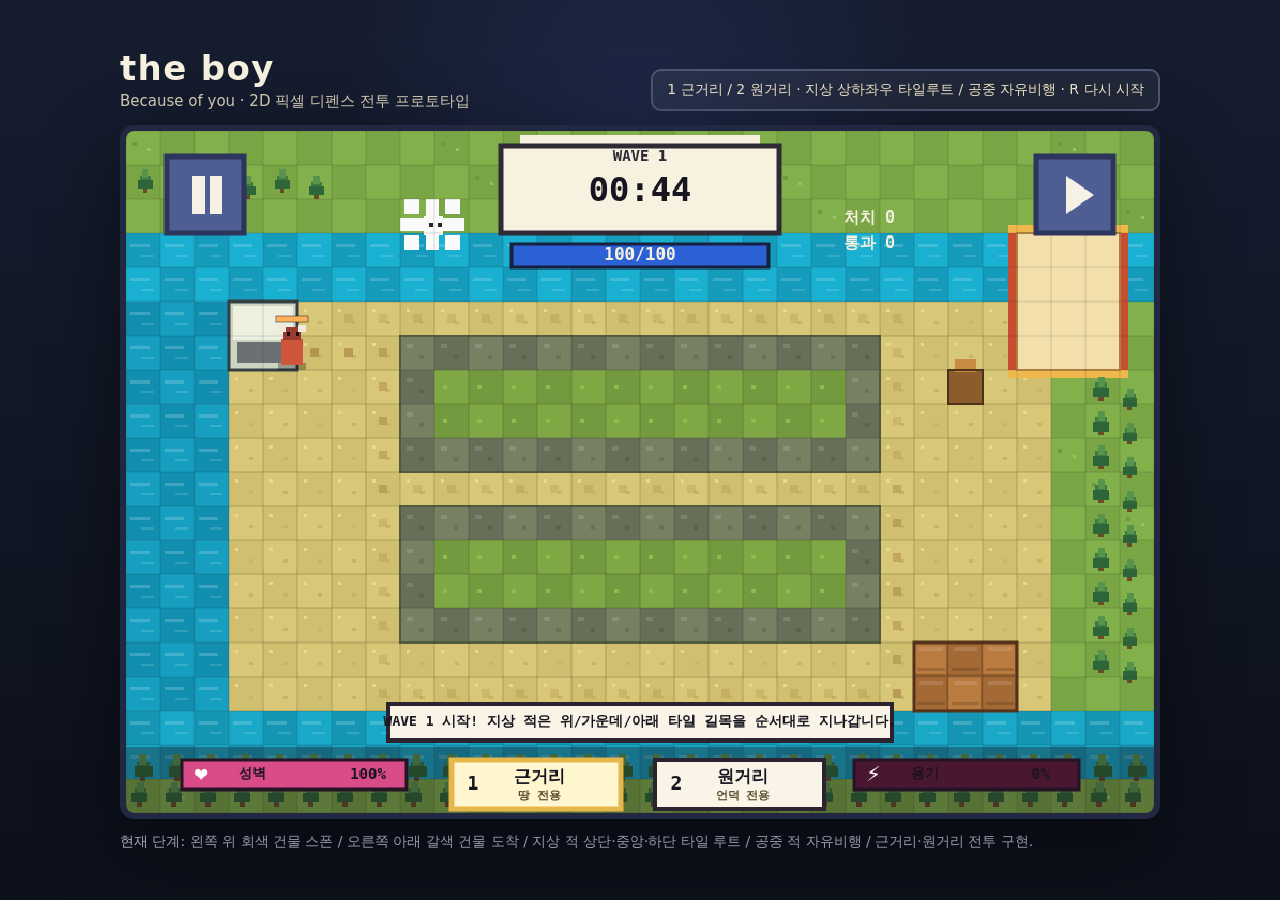
==== index.html @ 967eae26 "적지상유닛경로수정" ====
<!DOCTYPE html>
<html lang="ko">
<head>
  <meta charset="UTF-8" />
  <meta name="viewport" content="width=device-width, initial-scale=1.0" />
  <title>the boy - Defense Battle Prototype</title>
  <link rel="stylesheet" href="style.css" />
</head>
<body>
  <main class="game-page">
    <section class="game-wrap" aria-label="the boy defense game prototype">
      <div class="game-header">
        <div>
          <h1>the boy</h1>
          <p>Because of you · 2D 픽셀 디펜스 전투 프로토타입</p>
        </div>
        <div class="guide">
          1 근거리 / 2 원거리 · 지상 상하좌우 타일루트 / 공중 자유비행 · R 다시 시작
        </div>
      </div>

      <div class="canvas-frame">
        <canvas id="gameCanvas" width="960" height="640"></canvas>
      </div>

      <div class="dev-note">
        현재 단계: 왼쪽 위 회색 건물 스폰 / 오른쪽 아래 갈색 건물 도착 / 지상 적 상단·중앙·하단 타일 루트 / 공중 적 자유비행 / 근거리·원거리 전투 구현.
      </div>
    </section>
  </main>

  <script src="script.js"></script>
</body>
</html>
---- style.css ----
* {
  box-sizing: border-box;
}

html,
body {
  margin: 0;
  min-height: 100%;
  background: #101522;
  color: #f7f1df;
  font-family: system-ui, -apple-system, BlinkMacSystemFont, "Segoe UI", sans-serif;
}

.game-page {
  min-height: 100vh;
  display: flex;
  align-items: center;
  justify-content: center;
  padding: 28px;
  background:
    radial-gradient(circle at 50% 15%, rgba(89, 124, 255, 0.12), transparent 30%),
    linear-gradient(180deg, #161d30 0%, #0c101a 100%);
}

.game-wrap {
  width: min(100%, 1040px);
}

.game-header {
  display: flex;
  justify-content: space-between;
  align-items: flex-end;
  gap: 20px;
  margin-bottom: 14px;
}

.game-header h1 {
  margin: 0;
  font-size: 34px;
  letter-spacing: 0.04em;
  text-transform: lowercase;
}

.game-header p {
  margin: 4px 0 0;
  color: #d8cfb9;
  font-size: 15px;
}

.guide {
  padding: 10px 14px;
  border: 2px solid #4d5672;
  border-radius: 10px;
  background: rgba(255, 255, 255, 0.05);
  color: #efe5c8;
  font-size: 14px;
  white-space: nowrap;
}

.canvas-frame {
  position: relative;
  width: 100%;
  aspect-ratio: 3 / 2;
  border: 6px solid #222842;
  border-radius: 14px;
  overflow: hidden;
  background: #000;
  box-shadow: 0 24px 80px rgba(0, 0, 0, 0.45);
}

#gameCanvas {
  display: block;
  width: 100%;
  height: 100%;
  image-rendering: pixelated;
  image-rendering: crisp-edges;
  cursor: pointer;
}

.dev-note {
  margin-top: 12px;
  color: #bfc6de;
  font-size: 14px;
  line-height: 1.5;
}
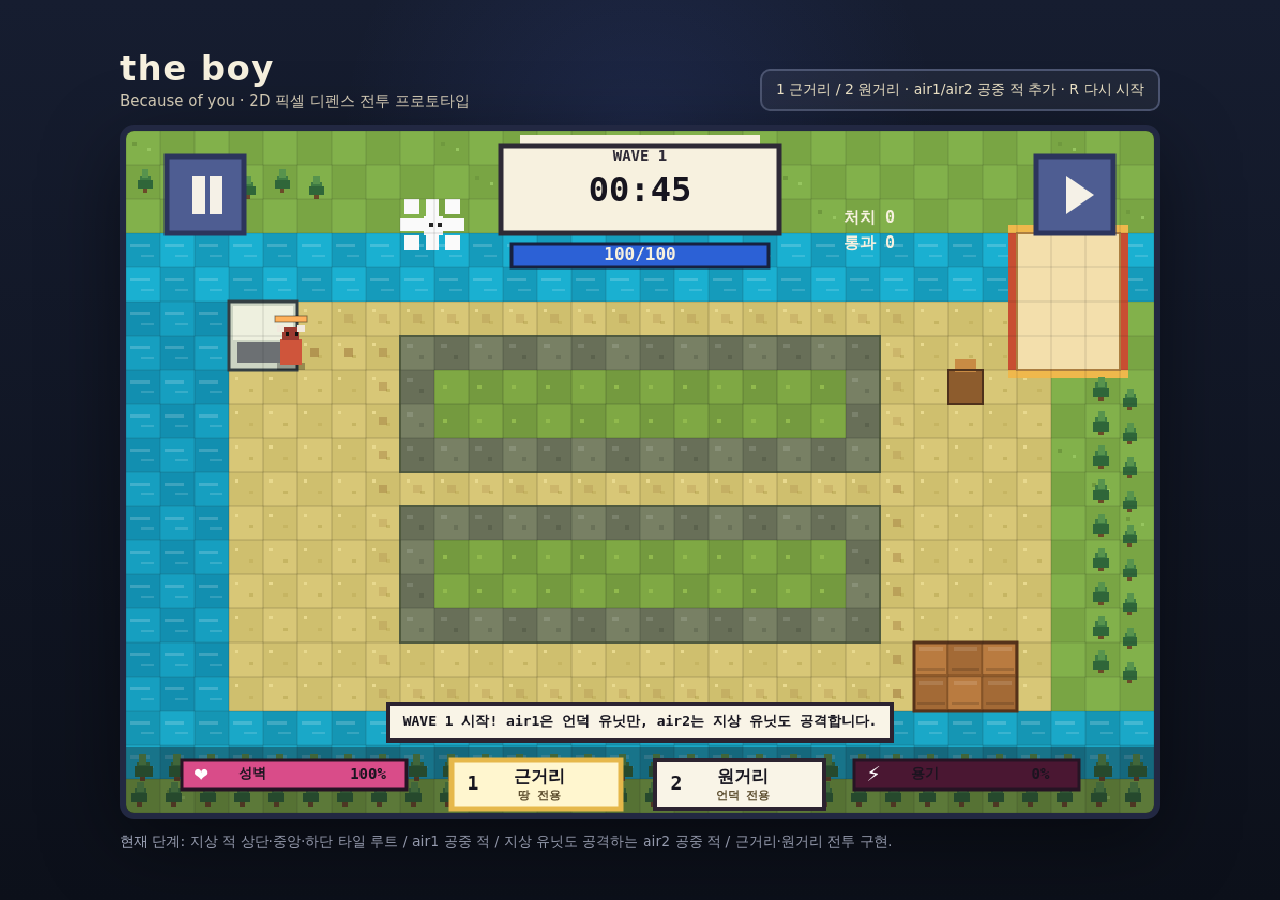
==== commit b9f1ff32: "신규공중유닛추가1종_air2" ====
--- a/index.html
+++ b/index.html
@@ -15,7 +15,7 @@
           <p>Because of you · 2D 픽셀 디펜스 전투 프로토타입</p>
         </div>
         <div class="guide">
-          1 근거리 / 2 원거리 · 지상 상하좌우 타일루트 / 공중 자유비행 · R 다시 시작
+          1 근거리 / 2 원거리 · air1/air2 공중 적 추가 · R 다시 시작
         </div>
       </div>
 
@@ -24,7 +24,7 @@
       </div>
 
       <div class="dev-note">
-        현재 단계: 왼쪽 위 회색 건물 스폰 / 오른쪽 아래 갈색 건물 도착 / 지상 적 상단·중앙·하단 타일 루트 / 공중 적 자유비행 / 근거리·원거리 전투 구현.
+        현재 단계: 지상 적 상단·중앙·하단 타일 루트 / air1 공중 적 / 지상 유닛도 공격하는 air2 공중 적 / 근거리·원거리 전투 구현.
       </div>
     </section>
   </main>
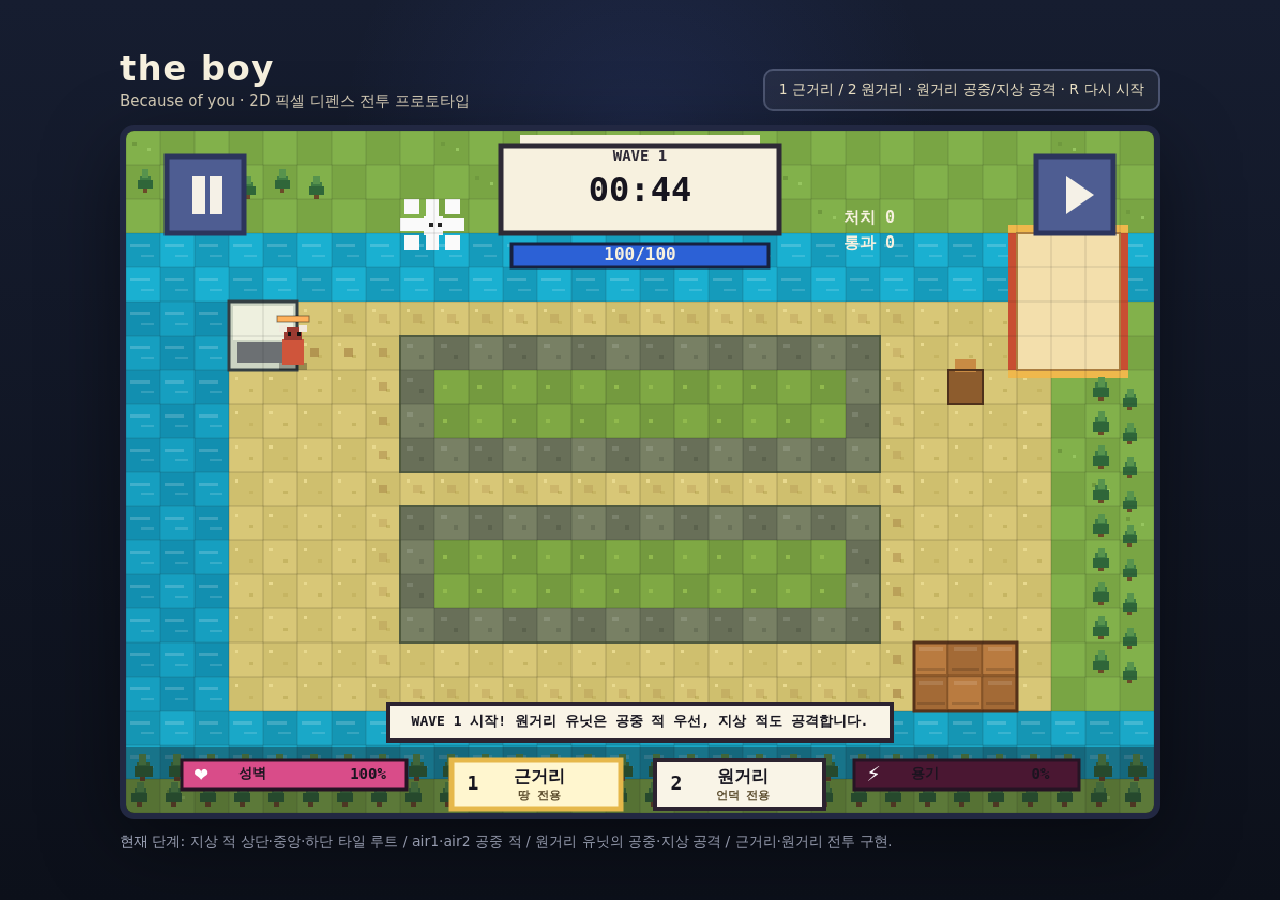
==== commit a7222668: "원거리캐릭터공격타켓수정" ====
--- a/index.html
+++ b/index.html
@@ -15,7 +15,7 @@
           <p>Because of you · 2D 픽셀 디펜스 전투 프로토타입</p>
         </div>
         <div class="guide">
-          1 근거리 / 2 원거리 · air1/air2 공중 적 추가 · R 다시 시작
+          1 근거리 / 2 원거리 · 원거리 공중/지상 공격 · R 다시 시작
         </div>
       </div>
 
@@ -24,7 +24,7 @@
       </div>
 
       <div class="dev-note">
-        현재 단계: 지상 적 상단·중앙·하단 타일 루트 / air1 공중 적 / 지상 유닛도 공격하는 air2 공중 적 / 근거리·원거리 전투 구현.
+        현재 단계: 지상 적 상단·중앙·하단 타일 루트 / air1·air2 공중 적 / 원거리 유닛의 공중·지상 공격 / 근거리·원거리 전투 구현.
       </div>
     </section>
   </main>
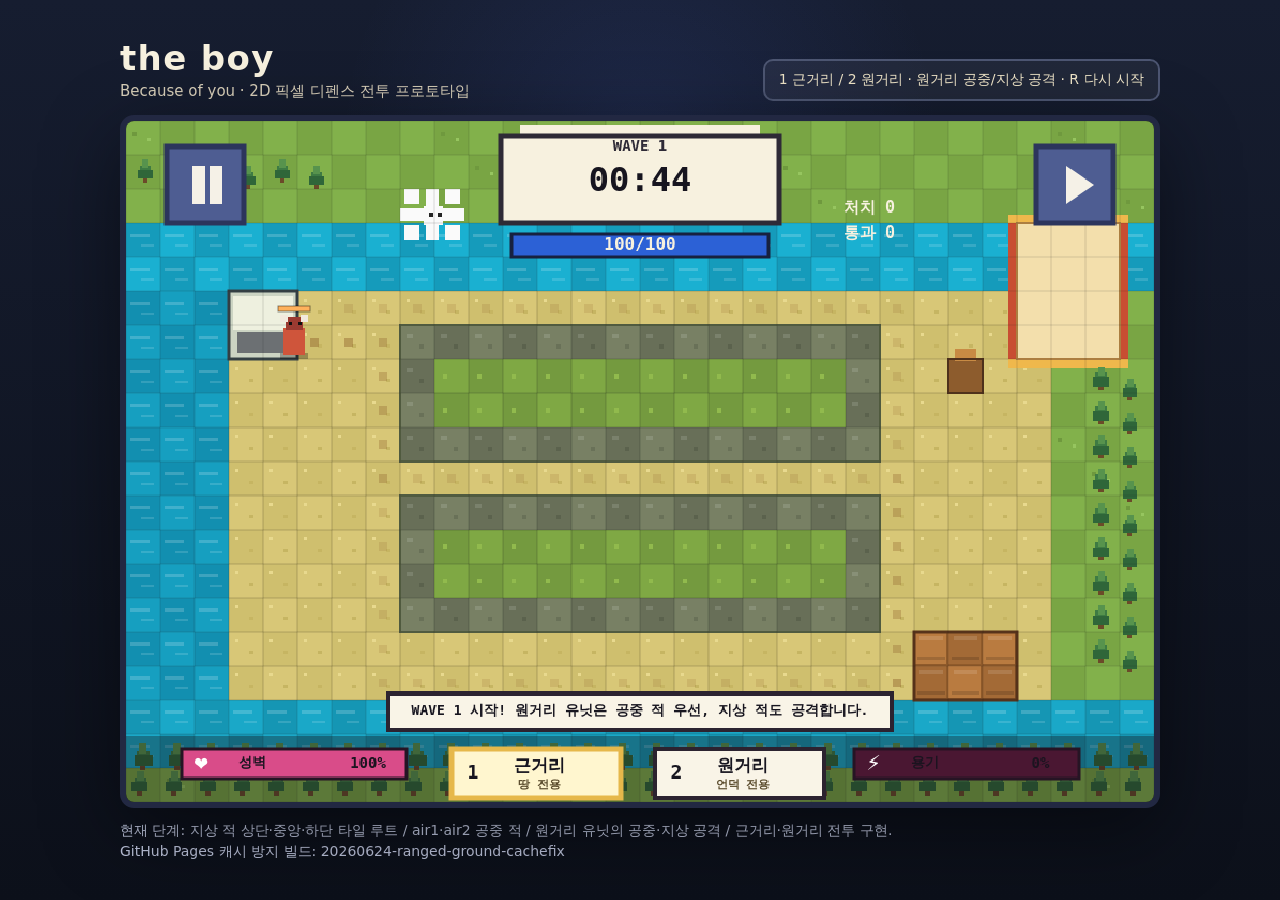
==== commit fb1b15fb: "깃허브캐시버그수정" ====
--- a/index.html
+++ b/index.html
@@ -3,8 +3,11 @@
 <head>
   <meta charset="UTF-8" />
   <meta name="viewport" content="width=device-width, initial-scale=1.0" />
+  <meta http-equiv="Cache-Control" content="no-cache, no-store, must-revalidate" />
+  <meta http-equiv="Pragma" content="no-cache" />
+  <meta http-equiv="Expires" content="0" />
   <title>the boy - Defense Battle Prototype</title>
-  <link rel="stylesheet" href="style.css" />
+  <link rel="stylesheet" href="style.css?v=20260624-ranged-ground-cachefix" />
 </head>
 <body>
   <main class="game-page">
@@ -24,11 +27,26 @@
       </div>
 
       <div class="dev-note">
-        현재 단계: 지상 적 상단·중앙·하단 타일 루트 / air1·air2 공중 적 / 원거리 유닛의 공중·지상 공격 / 근거리·원거리 전투 구현.
+        현재 단계: 지상 적 상단·중앙·하단 타일 루트 / air1·air2 공중 적 / 원거리 유닛의 공중·지상 공격 / 근거리·원거리 전투 구현.<br />
+        GitHub Pages 캐시 방지 빌드: 20260624-ranged-ground-cachefix
       </div>
     </section>
   </main>
 
-  <script src="script.js"></script>
+  <script>
+    // GitHub Pages에서 예전 sw.js / CacheStorage가 남아 있을 때 이전 script.js가 계속 보이는 문제를 줄입니다.
+    if ("serviceWorker" in navigator) {
+      navigator.serviceWorker.getRegistrations()
+        .then((registrations) => registrations.forEach((registration) => registration.unregister()))
+        .catch(() => {});
+    }
+
+    if (window.caches) {
+      caches.keys()
+        .then((keys) => Promise.all(keys.map((key) => caches.delete(key))))
+        .catch(() => {});
+    }
+  </script>
+  <script src="script.js?v=20260624-ranged-ground-cachefix"></script>
 </body>
 </html>
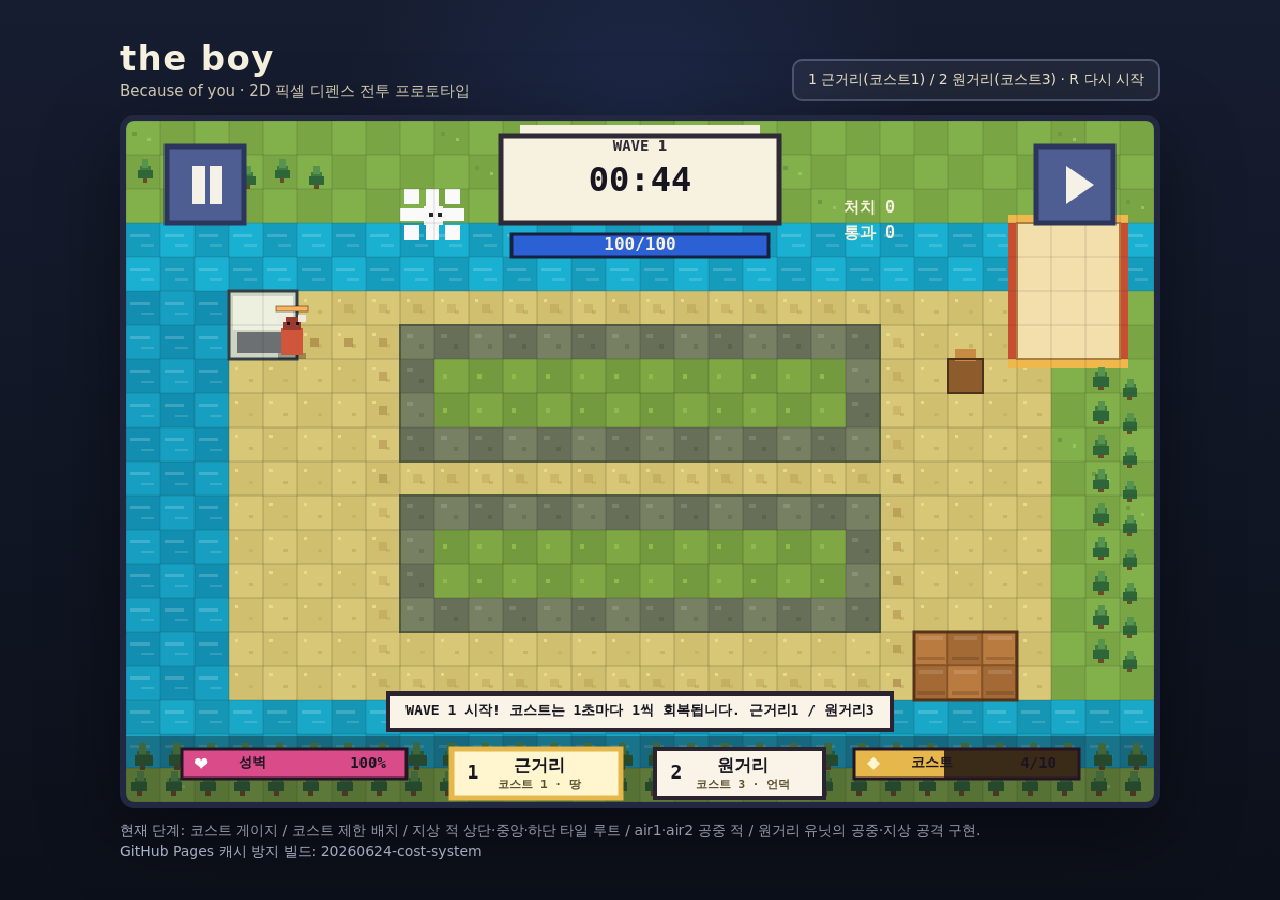
==== commit 97a3b02b: "코스트시스템추가" ====
--- a/index.html
+++ b/index.html
@@ -7,7 +7,7 @@
   <meta http-equiv="Pragma" content="no-cache" />
   <meta http-equiv="Expires" content="0" />
   <title>the boy - Defense Battle Prototype</title>
-  <link rel="stylesheet" href="style.css?v=20260624-ranged-ground-cachefix" />
+  <link rel="stylesheet" href="style.css?v=20260624-cost-system" />
 </head>
 <body>
   <main class="game-page">
@@ -18,7 +18,7 @@
           <p>Because of you · 2D 픽셀 디펜스 전투 프로토타입</p>
         </div>
         <div class="guide">
-          1 근거리 / 2 원거리 · 원거리 공중/지상 공격 · R 다시 시작
+          1 근거리(코스트1) / 2 원거리(코스트3) · R 다시 시작
         </div>
       </div>
 
@@ -27,8 +27,8 @@
       </div>
 
       <div class="dev-note">
-        현재 단계: 지상 적 상단·중앙·하단 타일 루트 / air1·air2 공중 적 / 원거리 유닛의 공중·지상 공격 / 근거리·원거리 전투 구현.<br />
-        GitHub Pages 캐시 방지 빌드: 20260624-ranged-ground-cachefix
+        현재 단계: 코스트 게이지 / 코스트 제한 배치 / 지상 적 상단·중앙·하단 타일 루트 / air1·air2 공중 적 / 원거리 유닛의 공중·지상 공격 구현.<br />
+        GitHub Pages 캐시 방지 빌드: 20260624-cost-system
       </div>
     </section>
   </main>
@@ -47,6 +47,6 @@
         .catch(() => {});
     }
   </script>
-  <script src="script.js?v=20260624-ranged-ground-cachefix"></script>
+  <script src="script.js?v=20260624-cost-system"></script>
 </body>
 </html>
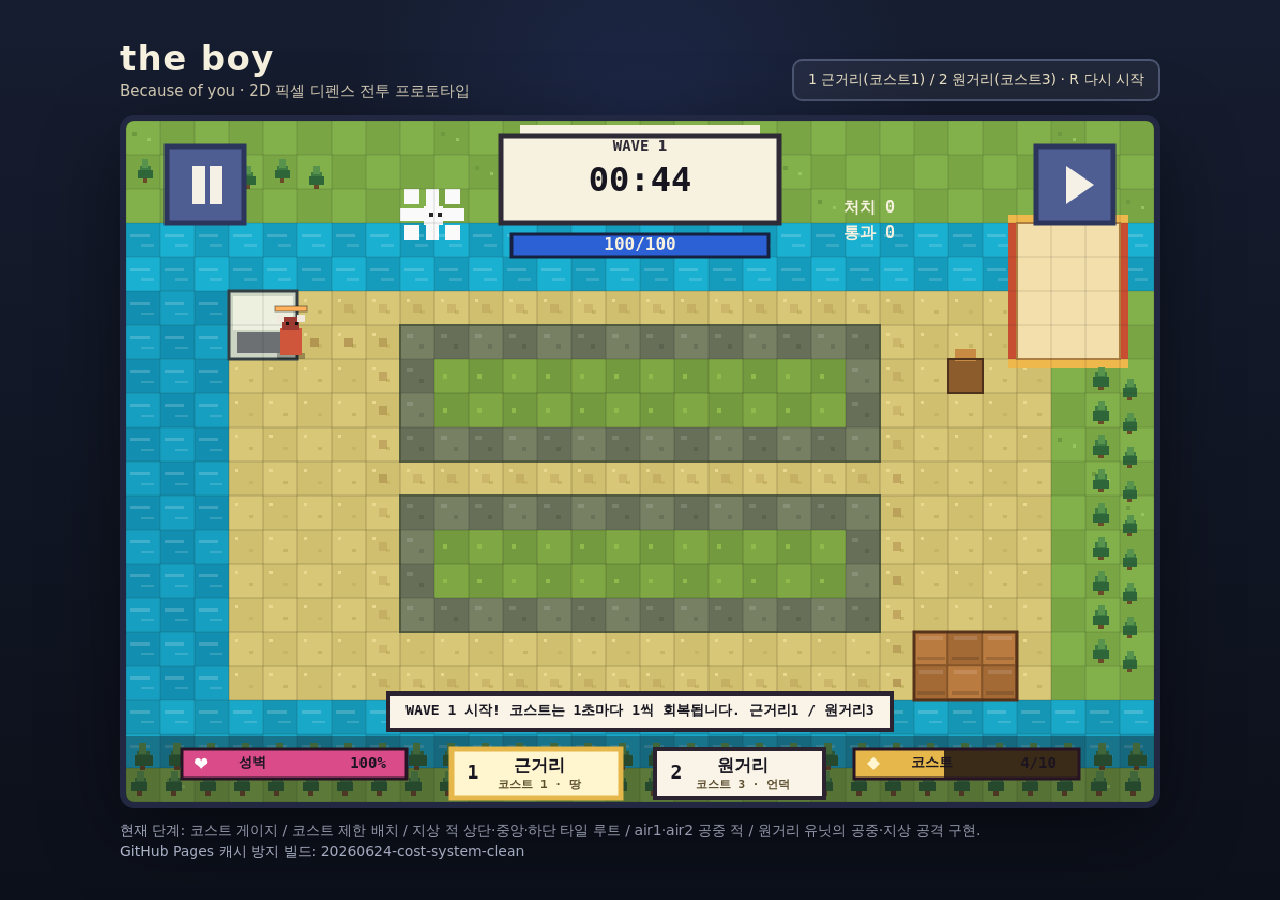
==== commit 304f3203: "주석제거" ====
--- a/index.html
+++ b/index.html
@@ -7,7 +7,7 @@
   <meta http-equiv="Pragma" content="no-cache" />
   <meta http-equiv="Expires" content="0" />
   <title>the boy - Defense Battle Prototype</title>
-  <link rel="stylesheet" href="style.css?v=20260624-cost-system" />
+  <link rel="stylesheet" href="style.css?v=20260624-cost-system-clean" />
 </head>
 <body>
   <main class="game-page">
@@ -28,13 +28,12 @@
 
       <div class="dev-note">
         현재 단계: 코스트 게이지 / 코스트 제한 배치 / 지상 적 상단·중앙·하단 타일 루트 / air1·air2 공중 적 / 원거리 유닛의 공중·지상 공격 구현.<br />
-        GitHub Pages 캐시 방지 빌드: 20260624-cost-system
+        GitHub Pages 캐시 방지 빌드: 20260624-cost-system-clean
       </div>
     </section>
   </main>
 
   <script>
-    // GitHub Pages에서 예전 sw.js / CacheStorage가 남아 있을 때 이전 script.js가 계속 보이는 문제를 줄입니다.
     if ("serviceWorker" in navigator) {
       navigator.serviceWorker.getRegistrations()
         .then((registrations) => registrations.forEach((registration) => registration.unregister()))
@@ -47,6 +46,6 @@
         .catch(() => {});
     }
   </script>
-  <script src="script.js?v=20260624-cost-system"></script>
+  <script src="script.js?v=20260624-cost-system-clean"></script>
 </body>
 </html>
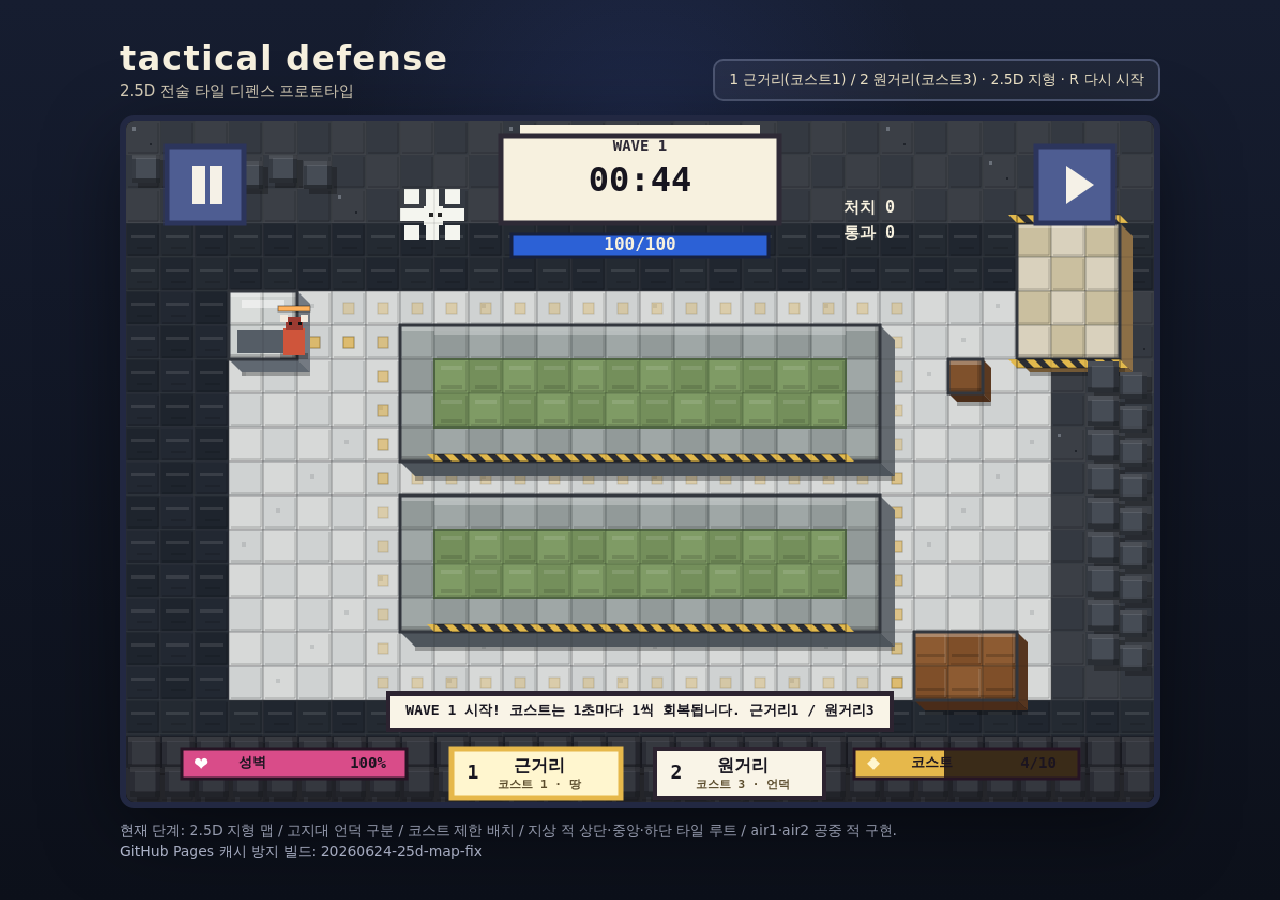
==== commit 094222e0: "맵3d화" ====
--- a/index.html
+++ b/index.html
@@ -6,19 +6,19 @@
   <meta http-equiv="Cache-Control" content="no-cache, no-store, must-revalidate" />
   <meta http-equiv="Pragma" content="no-cache" />
   <meta http-equiv="Expires" content="0" />
-  <title>the boy - Defense Battle Prototype</title>
-  <link rel="stylesheet" href="style.css?v=20260624-cost-system-clean" />
+  <title>Tactical Defense Prototype</title>
+  <link rel="stylesheet" href="style.css?v=20260624-25d-map-fix" />
 </head>
 <body>
   <main class="game-page">
-    <section class="game-wrap" aria-label="the boy defense game prototype">
+    <section class="game-wrap" aria-label="tactical defense game prototype">
       <div class="game-header">
         <div>
-          <h1>the boy</h1>
-          <p>Because of you · 2D 픽셀 디펜스 전투 프로토타입</p>
+          <h1>tactical defense</h1>
+          <p>2.5D 전술 타일 디펜스 프로토타입</p>
         </div>
         <div class="guide">
-          1 근거리(코스트1) / 2 원거리(코스트3) · R 다시 시작
+          1 근거리(코스트1) / 2 원거리(코스트3) · 2.5D 지형 · R 다시 시작
         </div>
       </div>
 
@@ -27,8 +27,8 @@
       </div>
 
       <div class="dev-note">
-        현재 단계: 코스트 게이지 / 코스트 제한 배치 / 지상 적 상단·중앙·하단 타일 루트 / air1·air2 공중 적 / 원거리 유닛의 공중·지상 공격 구현.<br />
-        GitHub Pages 캐시 방지 빌드: 20260624-cost-system-clean
+        현재 단계: 2.5D 지형 맵 / 고지대 언덕 구분 / 코스트 제한 배치 / 지상 적 상단·중앙·하단 타일 루트 / air1·air2 공중 적 구현.<br />
+        GitHub Pages 캐시 방지 빌드: 20260624-25d-map-fix
       </div>
     </section>
   </main>
@@ -46,6 +46,6 @@
         .catch(() => {});
     }
   </script>
-  <script src="script.js?v=20260624-cost-system-clean"></script>
+  <script src="script.js?v=20260624-25d-map-fix"></script>
 </body>
 </html>
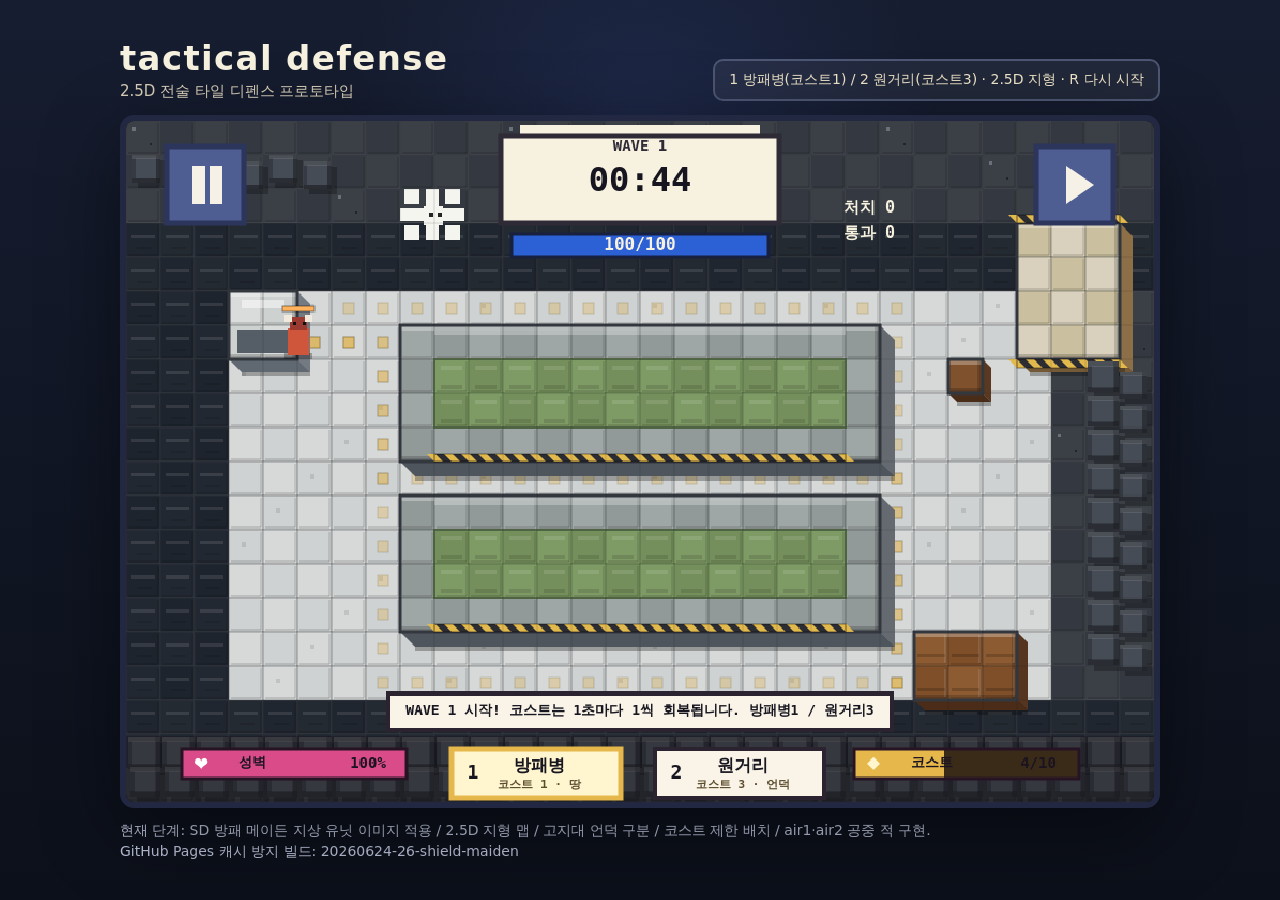
==== commit effb51cf: "방패병이미지 추가" ====
--- a/index.html
+++ b/index.html
@@ -7,7 +7,7 @@
   <meta http-equiv="Pragma" content="no-cache" />
   <meta http-equiv="Expires" content="0" />
   <title>Tactical Defense Prototype</title>
-  <link rel="stylesheet" href="style.css?v=20260624-25d-map-fix" />
+  <link rel="stylesheet" href="style.css?v=20260624-26-shield-maiden" />
 </head>
 <body>
   <main class="game-page">
@@ -18,7 +18,7 @@
           <p>2.5D 전술 타일 디펜스 프로토타입</p>
         </div>
         <div class="guide">
-          1 근거리(코스트1) / 2 원거리(코스트3) · 2.5D 지형 · R 다시 시작
+          1 방패병(코스트1) / 2 원거리(코스트3) · 2.5D 지형 · R 다시 시작
         </div>
       </div>
 
@@ -27,8 +27,8 @@
       </div>
 
       <div class="dev-note">
-        현재 단계: 2.5D 지형 맵 / 고지대 언덕 구분 / 코스트 제한 배치 / 지상 적 상단·중앙·하단 타일 루트 / air1·air2 공중 적 구현.<br />
-        GitHub Pages 캐시 방지 빌드: 20260624-25d-map-fix
+        현재 단계: SD 방패 메이든 지상 유닛 이미지 적용 / 2.5D 지형 맵 / 고지대 언덕 구분 / 코스트 제한 배치 / air1·air2 공중 적 구현.<br />
+        GitHub Pages 캐시 방지 빌드: 20260624-26-shield-maiden
       </div>
     </section>
   </main>
@@ -46,6 +46,6 @@
         .catch(() => {});
     }
   </script>
-  <script src="script.js?v=20260624-25d-map-fix"></script>
+  <script src="script.js?v=20260624-26-shield-maiden"></script>
 </body>
 </html>
